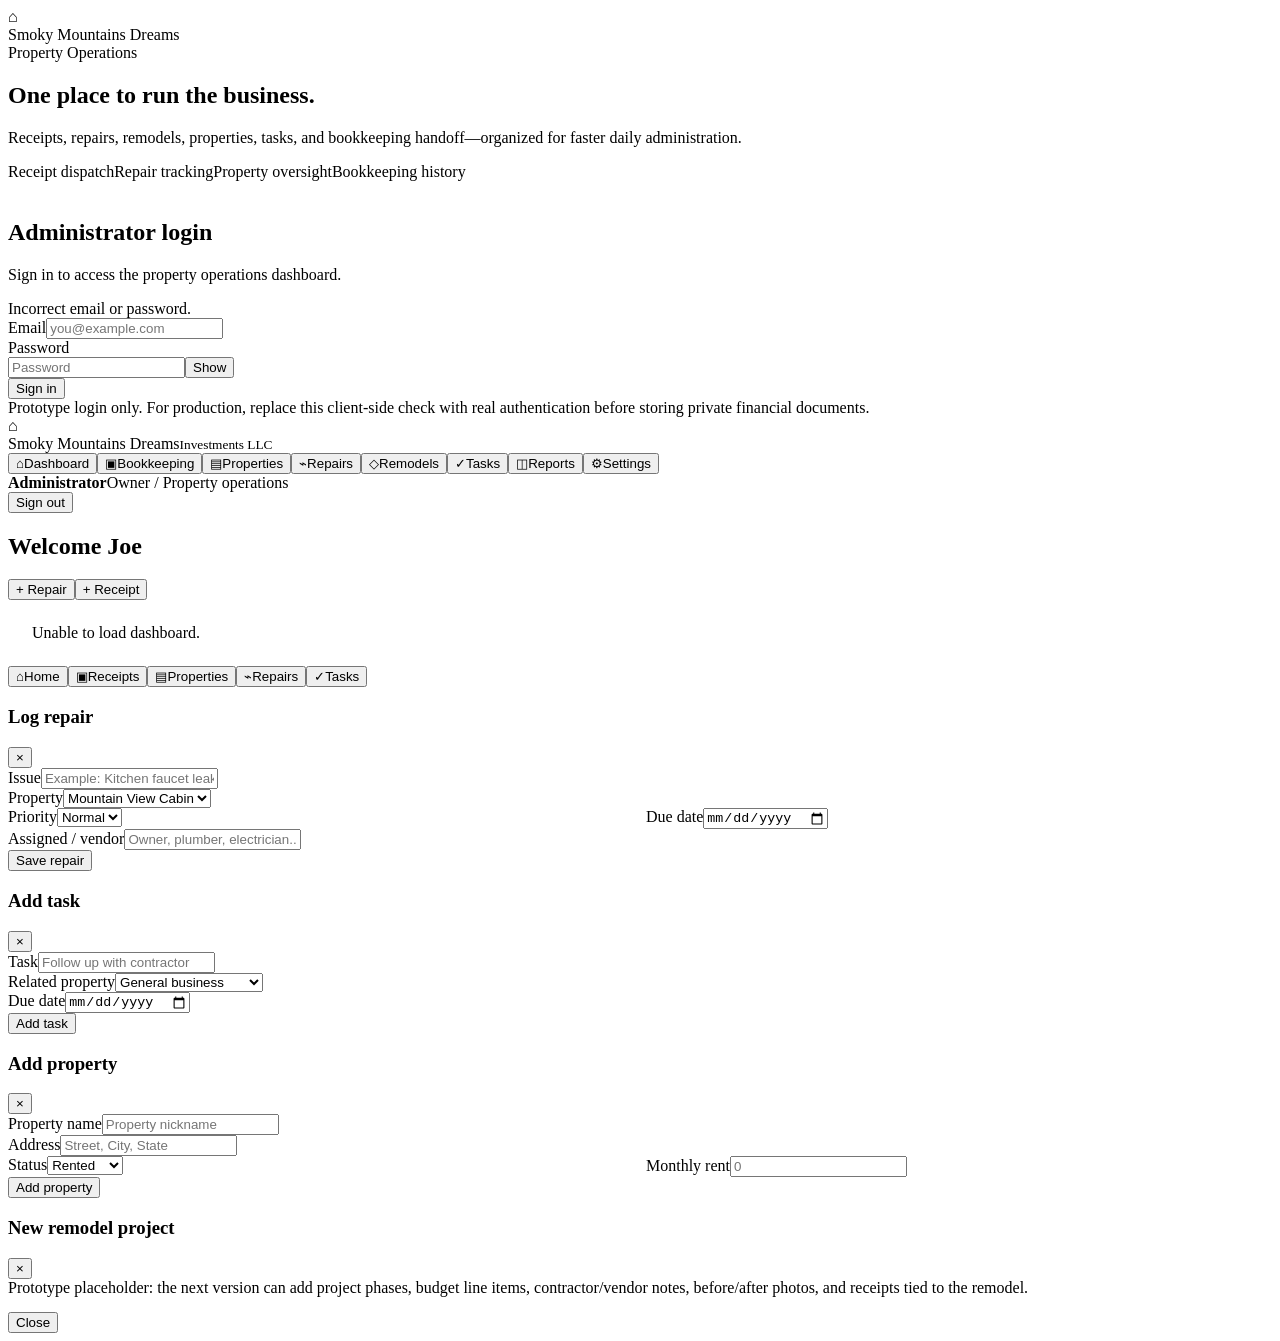
==== index.html @ 0da41396 "Add Smoky Mountains Dreams admin dashboard shell" ====
<!DOCTYPE html><html lang="en"><head><meta charset="UTF-8" /><meta name="viewport" content="width=device-width, initial-scale=1.0" /><meta name="theme-color" content="#0e2a23" /><title>Smoky Mountains Dreams Investments LLC</title><link rel="stylesheet" href="styles.css" /></head><body><section id="loginScreen"><div class="login-visual"><div class="brand-mark"><div class="brand-icon">⌂</div><div>Smoky Mountains Dreams</div></div><div class="login-copy"><div class="eyebrow">Property Operations</div><h1>One place to run the business.</h1><p>Receipts, repairs, remodels, properties, tasks, and bookkeeping handoff—organized for faster daily administration.</p><div class="login-pill-row"><span class="login-pill">Receipt dispatch</span><span class="login-pill">Repair tracking</span><span class="login-pill">Property oversight</span><span class="login-pill">Bookkeeping history</span></div></div><small style="color:rgba(255,255,255,.45)">Smoky Mountains Dreams Investments LLC</small></div><div class="login-panel-wrap"><form class="login-card" id="loginForm"><h2>Administrator login</h2><p>Sign in to access the property operations dashboard.</p><div id="loginError" class="login-error hidden">Incorrect email or password.</div><div class="field"><label for="loginEmail">Email</label><input id="loginEmail" type="email" autocomplete="username" placeholder="you@example.com" required /></div><div class="field"><label for="loginPassword">Password</label><div class="password-wrap"><input id="loginPassword" type="password" autocomplete="current-password" placeholder="Password" required /><button class="link-btn password-toggle" type="button" id="togglePassword">Show</button></div></div><button class="primary-btn full" type="submit">Sign in</button><div class="prototype-note">Prototype login only. For production, replace this client-side check with real authentication before storing private financial documents.</div></form></div></section><section id="appShell" class="hidden"><aside class="sidebar"><div class="brand-mark"><div class="brand-icon">⌂</div><div>Smoky Mountains Dreams<small>Investments LLC</small></div></div><nav class="nav" id="desktopNav"><button class="nav-btn active" data-page="dashboard"><span class="nav-icon">⌂</span>Dashboard</button><button class="nav-btn" data-page="bookkeeping"><span class="nav-icon">▣</span>Bookkeeping</button><button class="nav-btn" data-page="properties"><span class="nav-icon">▤</span>Properties</button><button class="nav-btn" data-page="repairs"><span class="nav-icon">⌁</span>Repairs</button><button class="nav-btn" data-page="remodels"><span class="nav-icon">◇</span>Remodels</button><button class="nav-btn" data-page="tasks"><span class="nav-icon">✓</span>Tasks</button><button class="nav-btn" data-page="reports"><span class="nav-icon">◫</span>Reports</button><button class="nav-btn" data-page="settings"><span class="nav-icon">⚙</span>Settings</button></nav><div class="sidebar-foot"><div class="admin-chip"><strong>Administrator</strong>Owner / Property operations</div><button class="logout-btn" id="logoutBtn">Sign out</button></div></aside><main class="main"><header class="topbar"><div><h1 id="topbarTitle">Welcome Joe</h1><p id="todayText"></p></div><div class="top-actions"><button class="ghost-btn" data-open-modal="repairModal">+ Repair</button><button class="primary-btn" id="topReceiptBtn">+ Receipt</button></div></header><div class="content" id="contentRoot"></div></main><nav class="mobile-bottom-nav"><button class="mobile-nav-btn active" data-page="dashboard"><span>⌂</span>Home</button><button class="mobile-nav-btn" data-page="bookkeeping"><span>▣</span>Receipts</button><button class="mobile-nav-btn" data-page="properties"><span>▤</span>Properties</button><button class="mobile-nav-btn" data-page="repairs"><span>⌁</span>Repairs</button><button class="mobile-nav-btn" data-page="tasks"><span>✓</span>Tasks</button></nav></section><!-- MODALS --><div id="repairModal" class="modal-backdrop hidden"><div class="modal"><div class="modal-head"><h3>Log repair</h3><button class="close-btn" data-close-modal="repairModal">×</button></div><form class="modal-body" id="repairForm"><div class="field"><label>Issue</label><input id="repairIssue" required placeholder="Example: Kitchen faucet leaking" /></div><div class="field"><label>Property</label><select id="repairProperty" required><option>Mountain View Cabin</option><option>Valley Creek House</option><option>Downtown Rental</option></select></div><div style="display:grid;grid-template-columns:1fr 1fr;gap:12px"><div class="field"><label>Priority</label><select id="repairPriority"><option>Normal</option><option>High</option><option>Urgent</option></select></div><div class="field"><label>Due date</label><input type="date" id="repairDue" /></div></div><div class="field"><label>Assigned / vendor</label><input id="repairVendor" placeholder="Owner, plumber, electrician..." /></div><button class="primary-btn full" type="submit">Save repair</button></form></div></div><div id="taskModal" class="modal-backdrop hidden"><div class="modal"><div class="modal-head"><h3>Add task</h3><button class="close-btn" data-close-modal="taskModal">×</button></div><form class="modal-body" id="taskForm"><div class="field"><label>Task</label><input id="taskTitle" required placeholder="Follow up with contractor" /></div><div class="field"><label>Related property</label><select id="taskProperty"><option>General business</option><option>Mountain View Cabin</option><option>Valley Creek House</option><option>Downtown Rental</option></select></div><div class="field"><label>Due date</label><input type="date" id="taskDue" /></div><button class="primary-btn full" type="submit">Add task</button></form></div></div><div id="propertyModal" class="modal-backdrop hidden"><div class="modal"><div class="modal-head"><h3>Add property</h3><button class="close-btn" data-close-modal="propertyModal">×</button></div><form class="modal-body" id="propertyForm"><div class="field"><label>Property name</label><input id="newPropertyName" required placeholder="Property nickname" /></div><div class="field"><label>Address</label><input id="newPropertyAddress" required placeholder="Street, City, State" /></div><div style="display:grid;grid-template-columns:1fr 1fr;gap:12px"><div class="field"><label>Status</label><select id="newPropertyStatus"><option>Rented</option><option>Remodel</option><option>Vacant</option></select></div><div class="field"><label>Monthly rent</label><input type="number" min="0" id="newPropertyRent" placeholder="0" /></div></div><button class="primary-btn full" type="submit">Add property</button></form></div></div><div id="projectModal" class="modal-backdrop hidden"><div class="modal"><div class="modal-head"><h3>New remodel project</h3><button class="close-btn" data-close-modal="projectModal">×</button></div><div class="modal-body"><div class="callout">Prototype placeholder: the next version can add project phases, budget line items, contractor/vendor notes, before/after photos, and receipts tied to the remodel.</div><button class="primary-btn full" style="margin-top:15px" data-close-modal="projectModal">Close</button></div></div></div><div id="toast" class="hidden"></div><script>
    fetch('pages.html').then(r => { if (!r.ok) throw new Error('Unable to load dashboard pages'); return r.text(); })
      .then(html => { document.getElementById('contentRoot').innerHTML = html; const s = document.createElement('script'); s.src = 'app.js'; document.body.appendChild(s); })
      .catch(() => { document.getElementById('contentRoot').innerHTML = '<div style="padding:24px">Unable to load dashboard.</div>'; });
  </script></body></html>
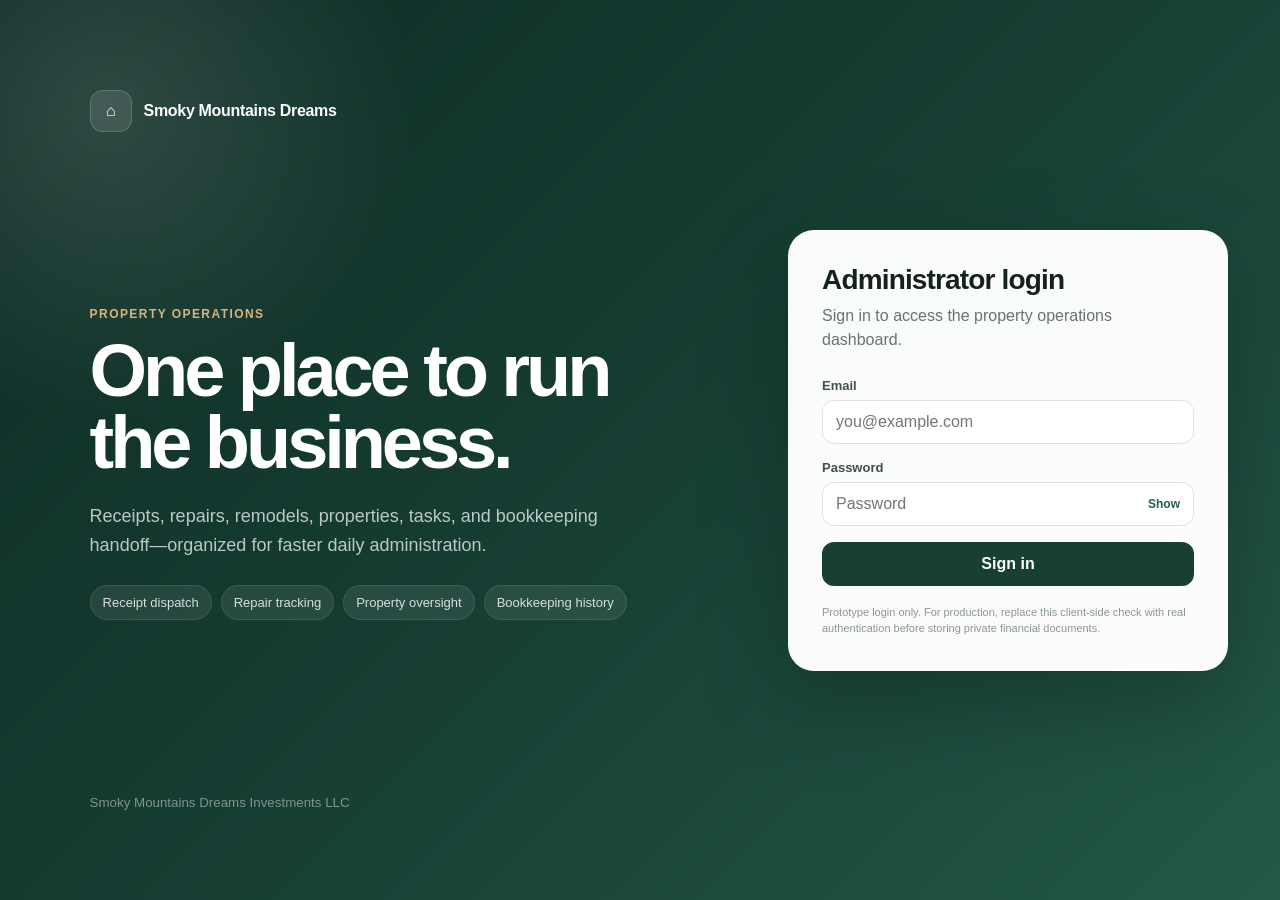
==== commit 75054644: "Expose working sign out action on mobile" ====
--- a/index.html
+++ b/index.html
@@ -1,4 +1,4 @@
-<!DOCTYPE html><html lang="en"><head><meta charset="UTF-8" /><meta name="viewport" content="width=device-width, initial-scale=1.0" /><meta name="theme-color" content="#0e2a23" /><title>Smoky Mountains Dreams Investments LLC</title><link rel="stylesheet" href="styles.css" /></head><body><section id="loginScreen"><div class="login-visual"><div class="brand-mark"><div class="brand-icon">⌂</div><div>Smoky Mountains Dreams</div></div><div class="login-copy"><div class="eyebrow">Property Operations</div><h1>One place to run the business.</h1><p>Receipts, repairs, remodels, properties, tasks, and bookkeeping handoff—organized for faster daily administration.</p><div class="login-pill-row"><span class="login-pill">Receipt dispatch</span><span class="login-pill">Repair tracking</span><span class="login-pill">Property oversight</span><span class="login-pill">Bookkeeping history</span></div></div><small style="color:rgba(255,255,255,.45)">Smoky Mountains Dreams Investments LLC</small></div><div class="login-panel-wrap"><form class="login-card" id="loginForm"><h2>Administrator login</h2><p>Sign in to access the property operations dashboard.</p><div id="loginError" class="login-error hidden">Incorrect email or password.</div><div class="field"><label for="loginEmail">Email</label><input id="loginEmail" type="email" autocomplete="username" placeholder="you@example.com" required /></div><div class="field"><label for="loginPassword">Password</label><div class="password-wrap"><input id="loginPassword" type="password" autocomplete="current-password" placeholder="Password" required /><button class="link-btn password-toggle" type="button" id="togglePassword">Show</button></div></div><button class="primary-btn full" type="submit">Sign in</button><div class="prototype-note">Prototype login only. For production, replace this client-side check with real authentication before storing private financial documents.</div></form></div></section><section id="appShell" class="hidden"><aside class="sidebar"><div class="brand-mark"><div class="brand-icon">⌂</div><div>Smoky Mountains Dreams<small>Investments LLC</small></div></div><nav class="nav" id="desktopNav"><button class="nav-btn active" data-page="dashboard"><span class="nav-icon">⌂</span>Dashboard</button><button class="nav-btn" data-page="bookkeeping"><span class="nav-icon">▣</span>Bookkeeping</button><button class="nav-btn" data-page="properties"><span class="nav-icon">▤</span>Properties</button><button class="nav-btn" data-page="repairs"><span class="nav-icon">⌁</span>Repairs</button><button class="nav-btn" data-page="remodels"><span class="nav-icon">◇</span>Remodels</button><button class="nav-btn" data-page="tasks"><span class="nav-icon">✓</span>Tasks</button><button class="nav-btn" data-page="reports"><span class="nav-icon">◫</span>Reports</button><button class="nav-btn" data-page="settings"><span class="nav-icon">⚙</span>Settings</button></nav><div class="sidebar-foot"><div class="admin-chip"><strong>Administrator</strong>Owner / Property operations</div><button class="logout-btn" id="logoutBtn">Sign out</button></div></aside><main class="main"><header class="topbar"><div><h1 id="topbarTitle">Welcome Joe</h1><p id="todayText"></p></div><div class="top-actions"><button class="ghost-btn" data-open-modal="repairModal">+ Repair</button><button class="primary-btn" id="topReceiptBtn">+ Receipt</button></div></header><div class="content" id="contentRoot"></div></main><nav class="mobile-bottom-nav"><button class="mobile-nav-btn active" data-page="dashboard"><span>⌂</span>Home</button><button class="mobile-nav-btn" data-page="bookkeeping"><span>▣</span>Receipts</button><button class="mobile-nav-btn" data-page="properties"><span>▤</span>Properties</button><button class="mobile-nav-btn" data-page="repairs"><span>⌁</span>Repairs</button><button class="mobile-nav-btn" data-page="tasks"><span>✓</span>Tasks</button></nav></section><!-- MODALS --><div id="repairModal" class="modal-backdrop hidden"><div class="modal"><div class="modal-head"><h3>Log repair</h3><button class="close-btn" data-close-modal="repairModal">×</button></div><form class="modal-body" id="repairForm"><div class="field"><label>Issue</label><input id="repairIssue" required placeholder="Example: Kitchen faucet leaking" /></div><div class="field"><label>Property</label><select id="repairProperty" required><option>Mountain View Cabin</option><option>Valley Creek House</option><option>Downtown Rental</option></select></div><div style="display:grid;grid-template-columns:1fr 1fr;gap:12px"><div class="field"><label>Priority</label><select id="repairPriority"><option>Normal</option><option>High</option><option>Urgent</option></select></div><div class="field"><label>Due date</label><input type="date" id="repairDue" /></div></div><div class="field"><label>Assigned / vendor</label><input id="repairVendor" placeholder="Owner, plumber, electrician..." /></div><button class="primary-btn full" type="submit">Save repair</button></form></div></div><div id="taskModal" class="modal-backdrop hidden"><div class="modal"><div class="modal-head"><h3>Add task</h3><button class="close-btn" data-close-modal="taskModal">×</button></div><form class="modal-body" id="taskForm"><div class="field"><label>Task</label><input id="taskTitle" required placeholder="Follow up with contractor" /></div><div class="field"><label>Related property</label><select id="taskProperty"><option>General business</option><option>Mountain View Cabin</option><option>Valley Creek House</option><option>Downtown Rental</option></select></div><div class="field"><label>Due date</label><input type="date" id="taskDue" /></div><button class="primary-btn full" type="submit">Add task</button></form></div></div><div id="propertyModal" class="modal-backdrop hidden"><div class="modal"><div class="modal-head"><h3>Add property</h3><button class="close-btn" data-close-modal="propertyModal">×</button></div><form class="modal-body" id="propertyForm"><div class="field"><label>Property name</label><input id="newPropertyName" required placeholder="Property nickname" /></div><div class="field"><label>Address</label><input id="newPropertyAddress" required placeholder="Street, City, State" /></div><div style="display:grid;grid-template-columns:1fr 1fr;gap:12px"><div class="field"><label>Status</label><select id="newPropertyStatus"><option>Rented</option><option>Remodel</option><option>Vacant</option></select></div><div class="field"><label>Monthly rent</label><input type="number" min="0" id="newPropertyRent" placeholder="0" /></div></div><button class="primary-btn full" type="submit">Add property</button></form></div></div><div id="projectModal" class="modal-backdrop hidden"><div class="modal"><div class="modal-head"><h3>New remodel project</h3><button class="close-btn" data-close-modal="projectModal">×</button></div><div class="modal-body"><div class="callout">Prototype placeholder: the next version can add project phases, budget line items, contractor/vendor notes, before/after photos, and receipts tied to the remodel.</div><button class="primary-btn full" style="margin-top:15px" data-close-modal="projectModal">Close</button></div></div></div><div id="toast" class="hidden"></div><script>
+<!DOCTYPE html><html lang="en"><head><meta charset="UTF-8" /><meta name="viewport" content="width=device-width, initial-scale=1.0" /><meta name="theme-color" content="#0e2a23" /><title>Smoky Mountains Dreams Investments LLC</title><link rel="stylesheet" href="styles.css" /></head><body><section id="loginScreen"><div class="login-visual"><div class="brand-mark"><div class="brand-icon">⌂</div><div>Smoky Mountains Dreams</div></div><div class="login-copy"><div class="eyebrow">Property Operations</div><h1>One place to run the business.</h1><p>Receipts, repairs, remodels, properties, tasks, and bookkeeping handoff—organized for faster daily administration.</p><div class="login-pill-row"><span class="login-pill">Receipt dispatch</span><span class="login-pill">Repair tracking</span><span class="login-pill">Property oversight</span><span class="login-pill">Bookkeeping history</span></div></div><small style="color:rgba(255,255,255,.45)">Smoky Mountains Dreams Investments LLC</small></div><div class="login-panel-wrap"><form class="login-card" id="loginForm"><h2>Administrator login</h2><p>Sign in to access the property operations dashboard.</p><div id="loginError" class="login-error hidden">Incorrect email or password.</div><div class="field"><label for="loginEmail">Email</label><input id="loginEmail" type="email" autocomplete="username" placeholder="you@example.com" required /></div><div class="field"><label for="loginPassword">Password</label><div class="password-wrap"><input id="loginPassword" type="password" autocomplete="current-password" placeholder="Password" required /><button class="link-btn password-toggle" type="button" id="togglePassword">Show</button></div></div><button class="primary-btn full" type="submit">Sign in</button><div class="prototype-note">Prototype login only. For production, replace this client-side check with real authentication before storing private financial documents.</div></form></div></section><section id="appShell" class="hidden"><aside class="sidebar"><div class="brand-mark"><div class="brand-icon">⌂</div><div>Smoky Mountains Dreams<small>Investments LLC</small></div></div><nav class="nav" id="desktopNav"><button class="nav-btn active" data-page="dashboard"><span class="nav-icon">⌂</span>Dashboard</button><button class="nav-btn" data-page="bookkeeping"><span class="nav-icon">▣</span>Bookkeeping</button><button class="nav-btn" data-page="properties"><span class="nav-icon">▤</span>Properties</button><button class="nav-btn" data-page="repairs"><span class="nav-icon">⌁</span>Repairs</button><button class="nav-btn" data-page="remodels"><span class="nav-icon">◇</span>Remodels</button><button class="nav-btn" data-page="tasks"><span class="nav-icon">✓</span>Tasks</button><button class="nav-btn" data-page="reports"><span class="nav-icon">◫</span>Reports</button><button class="nav-btn" data-page="settings"><span class="nav-icon">⚙</span>Settings</button></nav><div class="sidebar-foot"><div class="admin-chip"><strong>Administrator</strong>Owner / Property operations</div><button class="logout-btn" id="logoutBtn">Sign out</button></div></aside><main class="main"><header class="topbar"><div><h1 id="topbarTitle">Welcome Joe</h1><p id="todayText"></p></div><div class="top-actions"><button class="ghost-btn" data-open-modal="repairModal">+ Repair</button><button class="secondary-btn" type="button" onclick="signOut()">Sign out</button><button class="primary-btn" id="topReceiptBtn">+ Receipt</button></div></header><div class="content" id="contentRoot"></div></main><nav class="mobile-bottom-nav"><button class="mobile-nav-btn active" data-page="dashboard"><span>⌂</span>Home</button><button class="mobile-nav-btn" data-page="bookkeeping"><span>▣</span>Receipts</button><button class="mobile-nav-btn" data-page="properties"><span>▤</span>Properties</button><button class="mobile-nav-btn" data-page="repairs"><span>⌁</span>Repairs</button><button class="mobile-nav-btn" data-page="tasks"><span>✓</span>Tasks</button></nav></section><!-- MODALS --><div id="repairModal" class="modal-backdrop hidden"><div class="modal"><div class="modal-head"><h3>Log repair</h3><button class="close-btn" data-close-modal="repairModal">×</button></div><form class="modal-body" id="repairForm"><div class="field"><label>Issue</label><input id="repairIssue" required placeholder="Example: Kitchen faucet leaking" /></div><div class="field"><label>Property</label><select id="repairProperty" required><option>Mountain View Cabin</option><option>Valley Creek House</option><option>Downtown Rental</option></select></div><div style="display:grid;grid-template-columns:1fr 1fr;gap:12px"><div class="field"><label>Priority</label><select id="repairPriority"><option>Normal</option><option>High</option><option>Urgent</option></select></div><div class="field"><label>Due date</label><input type="date" id="repairDue" /></div></div><div class="field"><label>Assigned / vendor</label><input id="repairVendor" placeholder="Owner, plumber, electrician..." /></div><button class="primary-btn full" type="submit">Save repair</button></form></div></div><div id="taskModal" class="modal-backdrop hidden"><div class="modal"><div class="modal-head"><h3>Add task</h3><button class="close-btn" data-close-modal="taskModal">×</button></div><form class="modal-body" id="taskForm"><div class="field"><label>Task</label><input id="taskTitle" required placeholder="Follow up with contractor" /></div><div class="field"><label>Related property</label><select id="taskProperty"><option>General business</option><option>Mountain View Cabin</option><option>Valley Creek House</option><option>Downtown Rental</option></select></div><div class="field"><label>Due date</label><input type="date" id="taskDue" /></div><button class="primary-btn full" type="submit">Add task</button></form></div></div><div id="propertyModal" class="modal-backdrop hidden"><div class="modal"><div class="modal-head"><h3>Add property</h3><button class="close-btn" data-close-modal="propertyModal">×</button></div><form class="modal-body" id="propertyForm"><div class="field"><label>Property name</label><input id="newPropertyName" required placeholder="Property nickname" /></div><div class="field"><label>Address</label><input id="newPropertyAddress" required placeholder="Street, City, State" /></div><div style="display:grid;grid-template-columns:1fr 1fr;gap:12px"><div class="field"><label>Status</label><select id="newPropertyStatus"><option>Rented</option><option>Remodel</option><option>Vacant</option></select></div><div class="field"><label>Monthly rent</label><input type="number" min="0" id="newPropertyRent" placeholder="0" /></div></div><button class="primary-btn full" type="submit">Add property</button></form></div></div><div id="projectModal" class="modal-backdrop hidden"><div class="modal"><div class="modal-head"><h3>New remodel project</h3><button class="close-btn" data-close-modal="projectModal">×</button></div><div class="modal-body"><div class="callout">Prototype placeholder: the next version can add project phases, budget line items, contractor/vendor notes, before/after photos, and receipts tied to the remodel.</div><button class="primary-btn full" style="margin-top:15px" data-close-modal="projectModal">Close</button></div></div></div><div id="toast" class="hidden"></div><script>
     fetch('pages.html').then(r => { if (!r.ok) throw new Error('Unable to load dashboard pages'); return r.text(); })
       .then(html => { document.getElementById('contentRoot').innerHTML = html; const s = document.createElement('script'); s.src = 'app.js'; document.body.appendChild(s); })
       .catch(() => { document.getElementById('contentRoot').innerHTML = '<div style="padding:24px">Unable to load dashboard.</div>'; });
--- a/styles.css
+++ b/styles.css
@@ -0,0 +1 @@
+:root{--bg:#f5f7f5;--panel:#ffffff;--panel-soft:#f0f4f1;--text:#15211d;--muted:#66756f;--line:#dce4df;--brand:#173f34;--brand-2:#245f4e;--brand-soft:#e8f1ed;--accent:#c99c5d;--danger:#a33f3f;--warn:#9a6b1a;--success:#2d6a4f;--shadow:0 16px 40px rgba(20,45,37,.09);--radius:18px;}*{box-sizing:border-box;}html{scroll-behavior:smooth;}body{margin:0;min-height:100vh;font-family:Inter,ui-sans-serif,-apple-system,BlinkMacSystemFont,"Segoe UI",sans-serif;background:var(--bg);color:var(--text);}button,input,select,textarea{font:inherit;}button{cursor:pointer;}.hidden{display:none !important;}#loginScreen{min-height:100vh;display:grid;grid-template-columns:1.15fr .85fr;background:radial-gradient(circle at 8% 12%,rgba(255,255,255,.13),transparent 22%),linear-gradient(135deg,#0d2b24 0%,#173f34 52%,#235848 100%);color:white;}.login-visual{padding:clamp(34px,7vw,92px);display:flex;flex-direction:column;justify-content:space-between;min-height:100vh;}.brand-mark{display:flex;align-items:center;gap:12px;font-weight:800;letter-spacing:-.02em;}.brand-icon{width:42px;height:42px;border-radius:13px;display:grid;place-items:center;background:rgba(255,255,255,.1);border:1px solid rgba(255,255,255,.16);}.login-copy{max-width:640px;}.login-copy .eyebrow{color:#d8b57e;font-weight:800;text-transform:uppercase;letter-spacing:.12em;font-size:12px;}.login-copy h1{font-size:clamp(40px,6vw,74px);line-height:.98;margin:14px 0 22px;letter-spacing:-.055em;}.login-copy p{color:rgba(255,255,255,.72);font-size:18px;line-height:1.6;max-width:540px;}.login-pill-row{display:flex;flex-wrap:wrap;gap:9px;margin-top:26px;}.login-pill{padding:9px 12px;border-radius:999px;background:rgba(255,255,255,.08);border:1px solid rgba(255,255,255,.1);color:rgba(255,255,255,.82);font-size:13px;}.login-panel-wrap{display:grid;place-items:center;padding:28px;}.login-card{width:min(440px,100%);background:rgba(255,255,255,.98);color:var(--text);border-radius:26px;padding:34px;box-shadow:0 32px 90px rgba(0,0,0,.24);}.login-card h2{margin:0 0 8px;font-size:28px;letter-spacing:-.03em;}.login-card > p{color:var(--muted);margin:0 0 26px;line-height:1.5;}.field{display:flex;flex-direction:column;gap:7px;margin-bottom:16px;}.field label{font-size:13px;font-weight:760;color:#415049;}.field input,.field select,.field textarea{width:100%;border:1px solid var(--line);background:white;border-radius:12px;padding:12px 13px;color:var(--text);outline:none;transition:.18s ease;min-height:44px;}.field textarea{min-height:102px;resize:vertical;}.field input:focus,.field select:focus,.field textarea:focus{border-color:#6c9a89;box-shadow:0 0 0 3px rgba(36,95,78,.10);}.password-wrap{position:relative;}.password-wrap input{padding-right:70px;}.link-btn{border:0;background:transparent;color:var(--brand-2);font-weight:750;padding:4px;}.password-toggle{position:absolute;right:10px;top:50%;transform:translateY(-50%);font-size:12px;}.primary-btn,.secondary-btn,.ghost-btn,.danger-btn{min-height:44px;border-radius:12px;border:0;padding:10px 15px;font-weight:800;transition:.16s ease;display:inline-flex;align-items:center;justify-content:center;gap:8px;}.primary-btn{background:var(--brand);color:white;}.primary-btn:hover{background:var(--brand-2);transform:translateY(-1px);}.secondary-btn{background:var(--brand-soft);color:var(--brand);}.ghost-btn{background:white;color:var(--text);border:1px solid var(--line);}.danger-btn{background:#f8e8e8;color:var(--danger);}.full{width:100%;}.login-error{color:var(--danger);background:#fff1f1;border:1px solid #f2cccc;border-radius:10px;padding:10px 12px;margin-bottom:14px;font-size:13px;}.prototype-note{margin-top:18px;font-size:11px;color:#8a9892;line-height:1.5;}#appShell{min-height:100vh;display:grid;grid-template-columns:250px 1fr;}.sidebar{background:#102f27;color:white;padding:22px 16px;min-height:100vh;position:sticky;top:0;height:100vh;display:flex;flex-direction:column;gap:24px;}.sidebar .brand-mark{padding:4px 7px 12px;}.sidebar .brand-mark small{display:block;font-weight:500;color:rgba(255,255,255,.55);margin-top:3px;font-size:11px;}.nav{display:grid;gap:5px;}.nav-btn{border:0;background:transparent;color:rgba(255,255,255,.65);min-height:44px;border-radius:11px;display:flex;align-items:center;gap:11px;padding:10px 12px;font-weight:700;text-align:left;}.nav-btn:hover{background:rgba(255,255,255,.06);color:white;}.nav-btn.active{background:rgba(255,255,255,.11);color:white;}.nav-icon{width:21px;text-align:center;font-size:17px;}.sidebar-foot{margin-top:auto;}.admin-chip{padding:12px;border-top:1px solid rgba(255,255,255,.09);color:rgba(255,255,255,.75);font-size:12px;}.admin-chip strong{color:white;display:block;margin-bottom:3px;}.logout-btn{width:100%;margin-top:10px;background:rgba(255,255,255,.07);border:0;color:rgba(255,255,255,.8);min-height:40px;border-radius:10px;font-weight:700;}.main{min-width:0;}.topbar{min-height:70px;border-bottom:1px solid var(--line);background:rgba(245,247,245,.9);backdrop-filter:blur(12px);padding:14px clamp(18px,3vw,34px);display:flex;align-items:center;justify-content:space-between;gap:16px;position:sticky;top:0;z-index:20;}.topbar h1{margin:0;font-size:21px;letter-spacing:-.025em;}.topbar p{margin:4px 0 0;color:var(--muted);font-size:12px;}.top-actions{display:flex;gap:8px;align-items:center;}.mobile-menu{display:none;}.content{padding:clamp(18px,3vw,34px);max-width:1540px;margin:0 auto;}.page{display:none;}.page.active{display:block;animation:fade .16s ease;}@keyframes fade{from{opacity:.4;transform:translateY(3px);}to{opacity:1;transform:none;}}.hero-grid{display:grid;grid-template-columns:minmax(0,1.55fr) minmax(290px,.75fr);gap:20px;align-items:start;}.panel{background:var(--panel);border:1px solid #e3e9e5;border-radius:var(--radius);box-shadow:0 8px 26px rgba(28,50,42,.045);}.panel-header{padding:20px 22px 0;display:flex;align-items:flex-start;justify-content:space-between;gap:15px;}.panel-header h2,.section-title{margin:0;font-size:18px;letter-spacing:-.02em;}.panel-header p,.section-sub{color:var(--muted);margin:6px 0 0;font-size:13px;line-height:1.5;}.panel-body{padding:20px 22px 22px;}.receipt-panel{overflow:hidden;box-shadow:var(--shadow);border-color:#d6e3dc;}.receipt-accent{height:5px;background:linear-gradient(90deg,var(--brand),#3d826b,var(--accent));}.badge{display:inline-flex;align-items:center;gap:6px;background:var(--brand-soft);color:var(--brand);padding:6px 9px;border-radius:999px;font-size:11px;font-weight:850;}.receipt-form-grid{display:grid;grid-template-columns:1fr 1fr;gap:14px;}.span-2{grid-column:span 2;}.dropzone{border:1.5px dashed #9bb9ad;background:#f7faf8;border-radius:14px;padding:26px 18px;text-align:center;transition:.18s ease;cursor:pointer;}.dropzone:hover,.dropzone.dragging{background:#eef6f2;border-color:var(--brand-2);}.dropzone-icon{width:46px;height:46px;border-radius:13px;background:var(--brand-soft);display:grid;place-items:center;margin:0 auto 10px;font-size:20px;}.dropzone strong{display:block;font-size:14px;}.dropzone small{color:var(--muted);display:block;margin-top:4px;}.file-list{margin-top:10px;display:grid;gap:7px;}.file-item{border:1px solid var(--line);border-radius:10px;padding:9px 10px;display:flex;justify-content:space-between;align-items:center;gap:10px;background:white;}.file-meta{min-width:0;}.file-name{font-size:12px;font-weight:800;white-space:nowrap;overflow:hidden;text-overflow:ellipsis;}.file-size{color:var(--muted);font-size:10px;margin-top:2px;}.file-remove{border:0;background:#f5f5f5;width:27px;height:27px;border-radius:8px;flex:0 0 auto;}.form-actions{display:flex;justify-content:flex-end;gap:9px;align-items:center;margin-top:6px;}.tiny{font-size:11px;color:var(--muted);line-height:1.45;}.stats{display:grid;gap:10px;}.stat-card{background:white;border:1px solid #e3e9e5;border-radius:16px;padding:18px;}.stat-top{display:flex;justify-content:space-between;align-items:center;}.stat-label{color:var(--muted);font-size:12px;font-weight:700;}.stat-icon{width:34px;height:34px;border-radius:10px;background:var(--panel-soft);display:grid;place-items:center;}.stat-value{font-size:27px;font-weight:900;letter-spacing:-.04em;margin-top:12px;}.stat-foot{margin-top:5px;color:var(--muted);font-size:11px;}.lower-grid{display:grid;grid-template-columns:1.1fr .9fr;gap:20px;margin-top:20px;}.list{display:grid;gap:9px;}.list-row{display:flex;align-items:center;gap:11px;padding:11px 0;border-bottom:1px solid #edf1ef;}.list-row:last-child{border-bottom:0;}.row-icon{width:38px;height:38px;border-radius:11px;background:var(--panel-soft);display:grid;place-items:center;flex:0 0 auto;}.row-main{min-width:0;flex:1;}.row-title{font-weight:800;font-size:13px;}.row-sub{color:var(--muted);font-size:11px;margin-top:3px;}.row-right{text-align:right;font-size:11px;color:var(--muted);}.status{display:inline-flex;padding:5px 8px;border-radius:999px;font-size:10px;font-weight:850;}.status.open{background:#fff4d9;color:#8b6018;}.status.done{background:#e8f5ee;color:#2a674b;}.status.scheduled{background:#e9effa;color:#3f5d90;}.quick-actions{display:grid;grid-template-columns:repeat(2,1fr);gap:9px;}.quick-action{border:1px solid var(--line);background:white;border-radius:13px;padding:14px;text-align:left;}.quick-action:hover{border-color:#a8bdb4;background:#fbfdfc;}.quick-action strong{display:block;font-size:12px;margin-top:9px;}.quick-action small{display:block;margin-top:4px;color:var(--muted);line-height:1.4;}.page-heading{margin-bottom:18px;display:flex;justify-content:space-between;gap:14px;align-items:end;}.page-heading h2{margin:0;font-size:24px;letter-spacing:-.035em;}.page-heading p{margin:6px 0 0;color:var(--muted);font-size:13px;}.grid-cards{display:grid;grid-template-columns:repeat(3,minmax(0,1fr));gap:15px;}.property-card{overflow:hidden;}.property-art{height:118px;background:linear-gradient(140deg,#274e42,#86a899);position:relative;}.property-art:after{content:"";position:absolute;inset:auto 15px 15px auto;width:72px;height:72px;border:1px solid rgba(255,255,255,.27);border-radius:50%;}.property-card .panel-body{padding-top:17px;}.property-title{font-size:15px;font-weight:850;}.property-meta{color:var(--muted);font-size:11px;margin:6px 0 14px;}.property-kpis{display:grid;grid-template-columns:repeat(3,1fr);gap:8px;}.mini-kpi{padding:9px;border-radius:10px;background:var(--panel-soft);}.mini-kpi strong{display:block;font-size:12px;}.mini-kpi span{color:var(--muted);font-size:9px;display:block;margin-top:2px;}.table-wrap{overflow-x:auto;}table{width:100%;border-collapse:collapse;min-width:700px;}th,td{text-align:left;padding:12px 10px;border-bottom:1px solid #edf1ef;font-size:12px;}th{color:var(--muted);font-size:10px;text-transform:uppercase;letter-spacing:.05em;}td strong{font-size:12px;}.empty-state{padding:34px 18px;text-align:center;color:var(--muted);}.settings-grid{display:grid;grid-template-columns:1fr 1fr;gap:18px;}.callout{background:#fff8e7;border:1px solid #f0dfb2;border-radius:13px;padding:13px;font-size:12px;color:#74511d;line-height:1.5;}.modal-backdrop{position:fixed;inset:0;background:rgba(10,25,20,.45);z-index:50;display:grid;place-items:center;padding:18px;}.modal{width:min(560px,100%);max-height:90vh;overflow:auto;background:white;border-radius:20px;box-shadow:0 30px 80px rgba(0,0,0,.25);}.modal-head{padding:19px 20px;border-bottom:1px solid var(--line);display:flex;justify-content:space-between;gap:12px;align-items:center;}.modal-head h3{margin:0;font-size:18px;}.modal-body{padding:20px;}.close-btn{width:34px;height:34px;border:0;border-radius:10px;background:#f3f5f4;font-size:18px;}#toast{position:fixed;right:22px;bottom:22px;z-index:80;background:#153c31;color:white;padding:13px 15px;border-radius:12px;box-shadow:var(--shadow);font-size:12px;max-width:340px;}.mobile-bottom-nav{display:none;}@media (max-width:1050px){#appShell{grid-template-columns:210px 1fr;}.hero-grid,.lower-grid{grid-template-columns:1fr;}.stats{grid-template-columns:repeat(3,1fr);}.grid-cards{grid-template-columns:repeat(2,1fr);}}@media (max-width:760px){#loginScreen{grid-template-columns:1fr;}.login-visual{min-height:auto;padding:28px 22px 22px;}.login-copy h1{font-size:38px;margin:34px 0 14px;}.login-copy p{font-size:15px;}.login-visual .login-pill-row{display:none;}.login-panel-wrap{padding:0 16px 28px;align-items:start;}.login-card{padding:24px 20px;border-radius:20px;}#appShell{display:block;}.sidebar{display:none;}.topbar{min-height:62px;padding:11px 14px;}.topbar p{display:none;}.topbar h1{font-size:17px;}.mobile-menu{display:inline-flex;}.top-actions .ghost-btn{display:none;}.content{padding:14px 12px 88px;}.hero-grid{gap:13px;}.panel{border-radius:15px;}.panel-header{padding:17px 16px 0;}.panel-body{padding:16px;}.receipt-form-grid{grid-template-columns:1fr;}.span-2{grid-column:auto;}.dropzone{padding:22px 12px;}.stats{grid-template-columns:1fr 1fr;}.stat-card:last-child{grid-column:span 2;}.lower-grid{gap:13px;margin-top:13px;}.quick-actions{grid-template-columns:1fr 1fr;}.grid-cards,.settings-grid{grid-template-columns:1fr;}.page-heading{align-items:flex-start;}.page-heading .primary-btn{min-height:40px;padding:8px 11px;font-size:11px;}.form-actions{flex-direction:column-reverse;align-items:stretch;}.form-actions > *{width:100%;}#toast{right:12px;left:12px;bottom:78px;max-width:none;}.mobile-bottom-nav{position:fixed;left:8px;right:8px;bottom:8px;z-index:30;display:grid;grid-template-columns:repeat(5,1fr);background:rgba(16,47,39,.96);backdrop-filter:blur(14px);border-radius:16px;padding:5px;box-shadow:0 16px 40px rgba(0,0,0,.22);}.mobile-nav-btn{border:0;background:transparent;color:rgba(255,255,255,.6);border-radius:11px;min-height:54px;font-size:10px;font-weight:750;display:grid;place-items:center;align-content:center;gap:3px;}.mobile-nav-btn span{font-size:16px;}.mobile-nav-btn.active{color:white;background:rgba(255,255,255,.10);}.mobile-nav-btn:nth-child(5){display:grid;}}@media (max-width:390px){.stats{grid-template-columns:1fr;}.stat-card:last-child{grid-column:auto;}.quick-actions{grid-template-columns:1fr;}.login-copy h1{font-size:34px;}}
